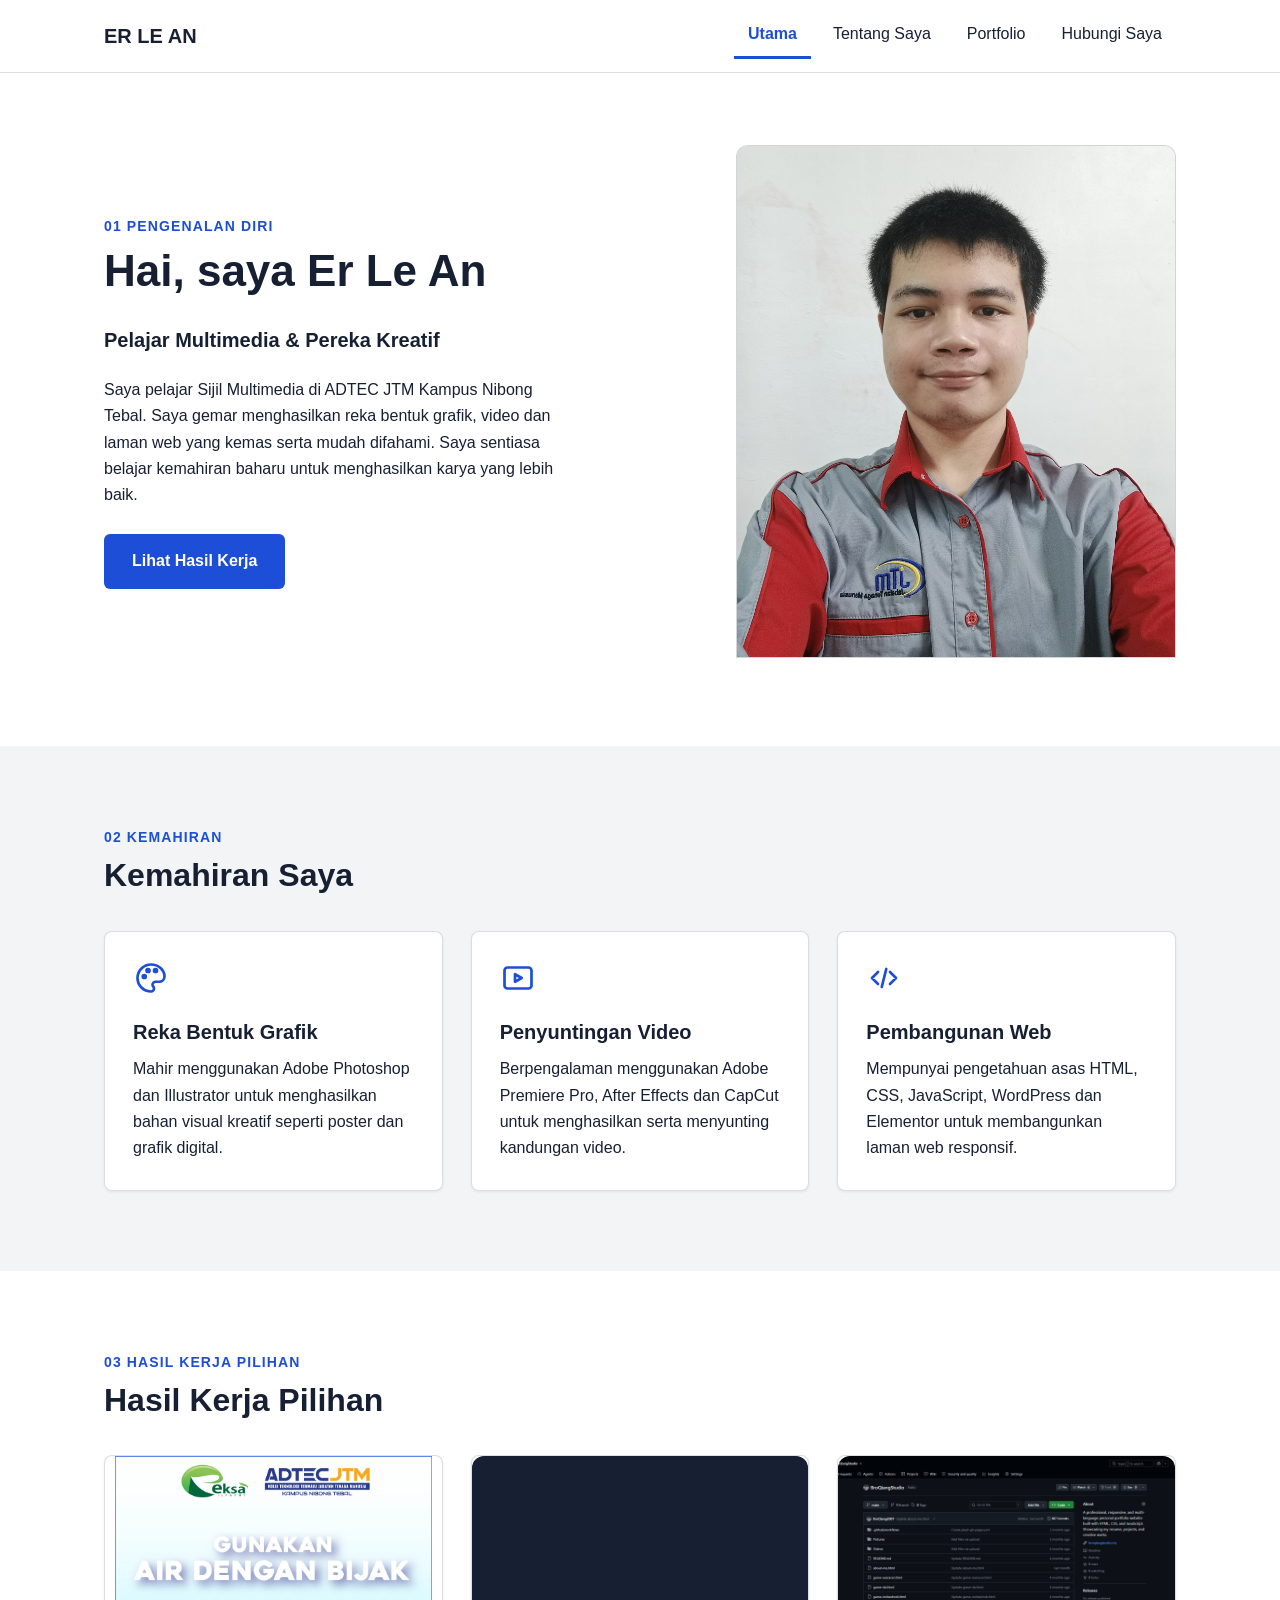
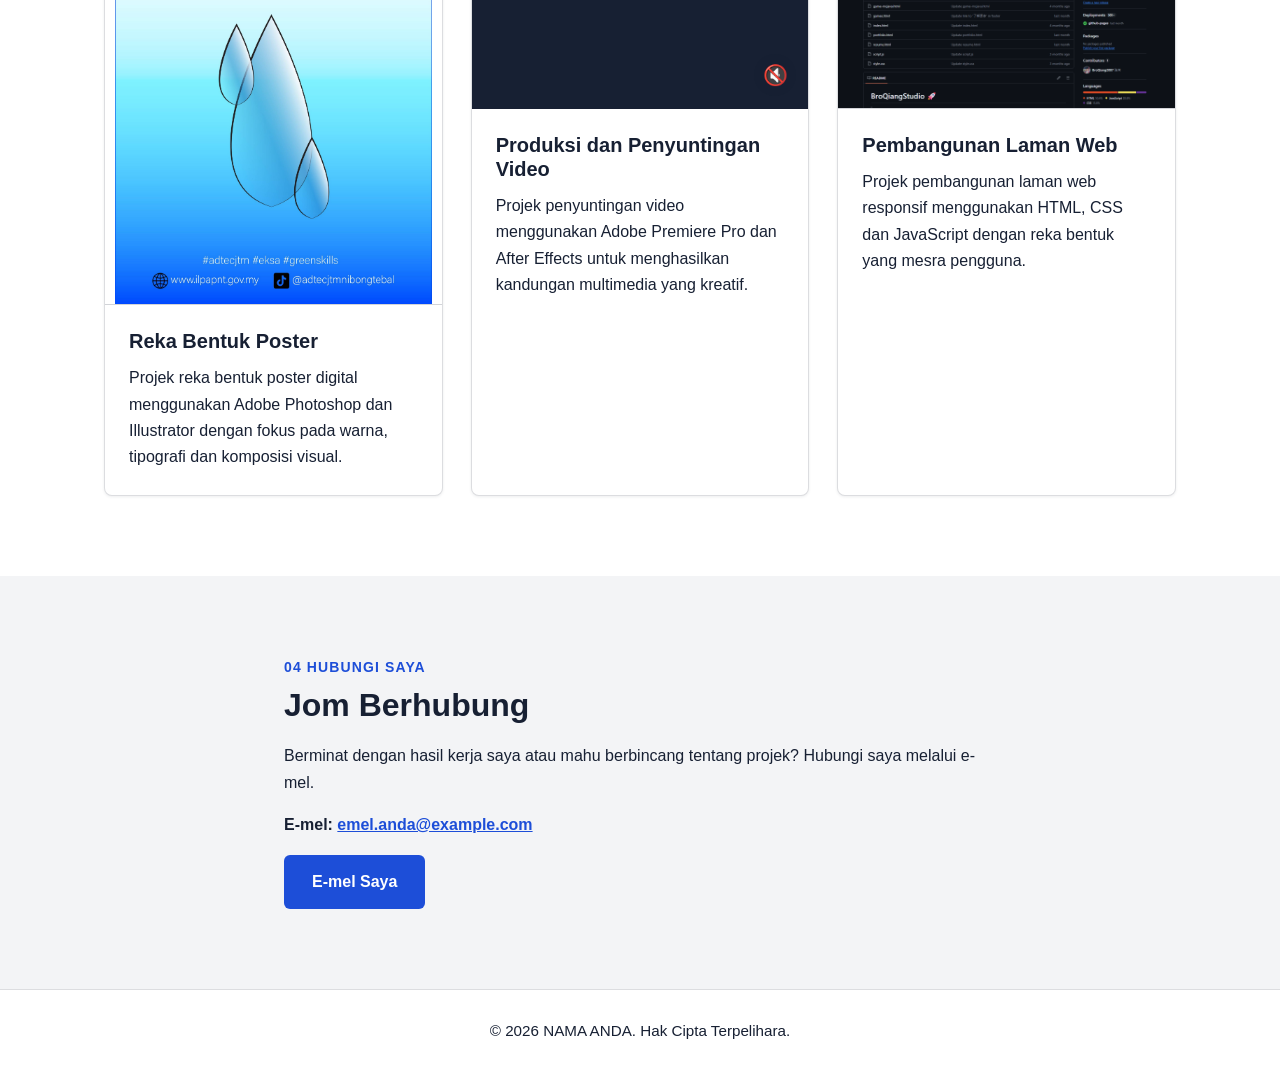
==== index.html @ 69acad21 "Update index.html" ====
<!DOCTYPE html>
<html lang="ms">
<head>
  <meta charset="UTF-8">
  <meta name="viewport" content="width=device-width, initial-scale=1">
  <title>Utama | Personal Portfolio</title>
  <meta name="description" content="Portfolio peribadi pelajar Multimedia, ADTEC JTM Kampus Nibong Tebal.">
  <link rel="stylesheet" href="css/style.css">
</head>
<body>
  <!-- HEADER (same on all pages) -->
  <header class="site-header">
    <div class="container header-inner">
      <a class="logo" href="index.html">ER LE AN</a>
      <button class="menu-toggle" type="button" aria-expanded="false" aria-controls="menu-utama" aria-label="Buka menu">
        <span class="bar"></span><span class="bar"></span><span class="bar"></span>
      </button>
      <nav class="site-nav" id="menu-utama" aria-label="Menu utama">
        <ul>
          <li><a href="index.html" aria-current="page">Utama</a></li>
          <li><a href="tentang.html">Tentang Saya</a></li>
          <li><a href="portfolio.html">Portfolio</a></li>
          <li><a href="hubungi.html">Hubungi Saya</a></li>
        </ul>
      </nav>
    </div>
  </header>

  <main id="kandungan">

    <!-- SECTION 01: PENGENALAN DIRI -->
    <section class="hero" id="pengenalan-diri" aria-labelledby="tajuk-hero">
      <div class="container hero-grid">
        <div class="hero-text">
          <p class="label">01 PENGENALAN DIRI</p>
          <h1 id="tajuk-hero">Hai, saya Er Le An</h1>
          <p class="subtitle">Pelajar Multimedia &amp; Pereka Kreatif</p>
          <p>Saya pelajar Sijil Multimedia di ADTEC JTM Kampus Nibong Tebal. Saya gemar menghasilkan reka bentuk grafik, video dan laman web yang kemas serta mudah difahami. Saya sentiasa belajar kemahiran baharu untuk menghasilkan karya yang lebih baik.</p>
          <a class="btn" href="#hasil-kerja">Lihat Hasil Kerja</a>
        </div>
        <div class="hero-image img-box" data-fallback="Pictures/ProfilePictures.jpg">
          <img src="Pictures/ProfilePicture.jpg" alt="Gambar profil ER LE AN" width="480" height="560">
        </div>
      </div>
    </section>

    <!-- SECTION 02: KEMAHIRAN -->
    <section class="section alt" id="kemahiran" aria-labelledby="tajuk-kemahiran">
      <div class="container">
        <p class="label">02 KEMAHIRAN</p>
        <h2 id="tajuk-kemahiran">Kemahiran Saya</h2>
        <div class="grid-3">
          <article class="card skill">
            <svg class="icon" viewBox="0 0 24 24" aria-hidden="true"><path d="M12 3a9 9 0 1 0 0 18c1.1 0 2-.9 2-2 0-.5-.2-1-.5-1.3-.3-.3-.5-.8-.5-1.2 0-1.1.9-2 2-2h2.4A3.6 3.6 0 0 0 21 11c0-4.4-4-8-9-8z"/><circle cx="7.5" cy="11" r="1"/><circle cx="10" cy="7" r="1"/><circle cx="15" cy="7" r="1"/></svg>
            <h3>Reka Bentuk Grafik</h3>
            <p>Mahir menggunakan Adobe Photoshop dan Illustrator untuk menghasilkan bahan visual kreatif seperti poster dan grafik digital.</p>
          </article>
          <article class="card skill">
            <svg class="icon" viewBox="0 0 24 24" aria-hidden="true"><rect x="3" y="5" width="18" height="14" rx="2"/><path d="M10 9.5v5l4.5-2.5z"/></svg>
            <h3>Penyuntingan Video</h3>
            <p>Berpengalaman menggunakan Adobe Premiere Pro, After Effects dan CapCut untuk menghasilkan serta menyunting kandungan video.</p>
          </article>
          <article class="card skill">
            <svg class="icon" viewBox="0 0 24 24" aria-hidden="true"><path d="M8 8l-4 4 4 4M16 8l4 4-4 4M13.5 6l-3 12"/></svg>
            <h3>Pembangunan Web</h3>
            <p>Mempunyai pengetahuan asas HTML, CSS, JavaScript, WordPress dan Elementor untuk membangunkan laman web responsif.</p>
          </article>
        </div>
      </div>
    </section>

    <!-- SECTION 03: HASIL KERJA PILIHAN -->
    <section class="section" id="hasil-kerja" aria-labelledby="tajuk-hasil">
      <div class="container">
        <p class="label">03 HASIL KERJA PILIHAN</p>
        <h2 id="tajuk-hasil">Hasil Kerja Pilihan</h2>
        <div class="grid-3">
          <article class="card project">
            <div class="img-box ratio portrait" data-fallback="Pictures/Poster Air.jpg">
              <img src="Pictures/Poster Air.jpg" alt="Hasil projek reka bentuk poster digital" loading="lazy">
            </div>
            <div class="card-body">
              <h3>Reka Bentuk Poster</h3>
              <p>Projek reka bentuk poster digital menggunakan Adobe Photoshop dan Illustrator dengan fokus pada warna, tipografi dan komposisi visual.</p>
            </div>
          </article>
          <article class="card project">
            <div class="img-box ratio video-box">
              <video class="hover-video" muted loop playsinline preload="metadata">
                <source src="Videos/Rumah-Kopi.mp4" type="video/mp4">
                Pelayar anda tidak menyokong video HTML5.
              </video>

              <button class="sound-btn" type="button" aria-label="Hidupkan bunyi">
               🔇
              </button>
            </div>

            <div class="card-body">
              <h3>Produksi dan Penyuntingan Video</h3>
              <p>
                Projek penyuntingan video menggunakan Adobe Premiere Pro
                dan After Effects untuk menghasilkan kandungan
                multimedia yang kreatif.
              </p>
            </div>
          </article>
          <article class="card project">
            <div class="img-box ratio" data-fallback="Pictures/Github Screen Shot.png">
              <img src="Pictures/Github Screen Shot.png" alt="Hasil projek pembangunan laman web responsif" width="600" height="400" loading="lazy">
            </div>
            <div class="card-body">
              <h3>Pembangunan Laman Web</h3>
              <p>Projek pembangunan laman web responsif menggunakan HTML, CSS dan JavaScript dengan reka bentuk yang mesra pengguna.</p>
            </div>
          </article>
        </div>
      </div>
    </section>

    <!-- SECTION 04: HUBUNGI SAYA -->
    <section class="section alt contact" id="hubungi" aria-labelledby="tajuk-hubungi">
      <div class="container">
        <p class="label">04 HUBUNGI SAYA</p>
        <h2 id="tajuk-hubungi">Jom Berhubung</h2>
        <p>Berminat dengan hasil kerja saya atau mahu berbincang tentang projek? Hubungi saya melalui e-mel.</p>
        <p class="email">E-mel: <a href="mailto:emel.anda@example.com">emel.anda@example.com</a></p>
        <a class="btn" href="mailto:emel.anda@example.com">E-mel Saya</a>
      </div>
    </section>

  </main>
  <!-- FOOTER (same on all pages) -->
  <footer class="site-footer">
    <div class="container">
      <p>&copy; <span id="tahun">2026</span> NAMA ANDA. Hak Cipta Terpelihara.</p>
    </div>
  </footer>

  <script src="js/script.js"></script>
</body>
</html>
---- css/style.css ----
/* ===== Lampiran B colour palette (only these 4 colours) =====
   Primary text   #172033
   Buttons/links  #1D4ED8
   Section bg     #F3F4F6
   Main bg        #FFFFFF
   ============================================================ */
*, *::before, *::after { box-sizing: border-box; }
html { scroll-behavior: smooth; scroll-padding-top: 80px; } /* keeps anchor clear of sticky header */
body { margin: 0; font-family: Arial, Helvetica, sans-serif; font-size: 1rem; line-height: 1.65; color: #172033; background: #FFFFFF; }
img { max-width: 100%; display: block; }
a { color: #1D4ED8; }
h1, h2, h3 { line-height: 1.2; margin: 0 0 .6em; }
h1 { font-size: 2.75rem; }
h2 { font-size: 2rem; }
h3 { font-size: 1.25rem; }
p { margin: 0 0 1em; }
:focus-visible { outline: 3px solid #1D4ED8; outline-offset: 3px; }

.container { width: 100%; max-width: 1120px; margin: 0 auto; padding: 0 24px; }

/* ----- Header ----- */
.site-header { position: sticky; top: 0; z-index: 10; background: #FFFFFF; border-bottom: 1px solid rgba(23,32,51,.15); }
.header-inner { display: flex; align-items: center; justify-content: space-between; min-height: 72px; }
.logo { font-weight: bold; font-size: 1.25rem; color: #172033; text-decoration: none; }
.site-nav ul { display: flex; gap: 8px; list-style: none; margin: 0; padding: 0; }
.site-nav a { display: block; padding: 8px 14px; color: #172033; text-decoration: none; border-bottom: 3px solid transparent; transition: color .2s, border-color .2s; }
.site-nav a:hover { color: #1D4ED8; }
.site-nav a[aria-current="page"] { color: #1D4ED8; border-bottom-color: #1D4ED8; font-weight: bold; }

.menu-toggle { display: none; width: 48px; height: 48px; padding: 0; background: #FFFFFF; border: 1px solid rgba(23,32,51,.25); border-radius: 6px; cursor: pointer; flex-direction: column; align-items: center; justify-content: center; gap: 5px; }
.menu-toggle .bar { width: 22px; height: 2px; background: #172033; transition: transform .2s, opacity .2s; }
.menu-toggle[aria-expanded="true"] .bar:nth-child(1) { transform: translateY(7px) rotate(45deg); }
.menu-toggle[aria-expanded="true"] .bar:nth-child(2) { opacity: 0; }
.menu-toggle[aria-expanded="true"] .bar:nth-child(3) { transform: translateY(-7px) rotate(-45deg); }

/* ----- Buttons ----- */
.btn { display: inline-block; padding: 14px 28px; min-height: 48px; background: #1D4ED8; color: #FFFFFF; font-weight: bold; text-decoration: none; border-radius: 6px; transition: opacity .2s, transform .2s; }
.btn:hover { opacity: .88; transform: translateY(-2px); }

/* ----- Sections ----- */
.section { padding: 80px 0; }
.alt { background: #F3F4F6; }
.label { font-size: .875rem; font-weight: bold; letter-spacing: .08em; color: #1D4ED8; margin-bottom: .5em; }
.subtitle { font-size: 1.25rem; font-weight: bold; }

.hero { padding: 72px 0 88px; }
.hero-grid { display: grid; grid-template-columns: 1.1fr .9fr; gap: 56px; align-items: center; }
.hero-text p:not(.label):not(.subtitle) { max-width: 52ch; margin-bottom: 1.6em; }

/* ----- Images + fallback placeholder ----- */
.img-box { position: relative; overflow: hidden; background: #F3F4F6; border: 1px solid rgba(23,32,51,.15); }
.img-box img { width: 100%; height: 100%; object-fit: cover; }
.hero-image { aspect-ratio: 6 / 7; border-radius: 8px; max-width: 440px; width: 100%; justify-self: end; }
.ratio { aspect-ratio: 3 / 2; }
.img-box.no-image img { display: none; }
.img-box.no-image::after { content: "Letakkan gambar: " attr(data-fallback); position: absolute; inset: 0; display: flex; align-items: center; justify-content: center; padding: 16px; text-align: center; font-size: .9rem; color: #172033; }

/* ----- Cards ----- */
.grid-3 { display: grid; grid-template-columns: repeat(3, 1fr); gap: 28px; margin-top: 36px; }
.card { background: #FFFFFF; border: 1px solid rgba(23,32,51,.15); border-radius: 8px; box-shadow: 0 1px 3px rgba(23,32,51,.08); transition: box-shadow .2s, transform .2s; overflow: hidden; }
.card:hover { box-shadow: 0 6px 16px rgba(23,32,51,.12); transform: translateY(-3px); }
.skill { padding: 28px; }
.skill p { margin: 0; }
.icon { width: 36px; height: 36px; margin-bottom: 16px; fill: none; stroke: #1D4ED8; stroke-width: 1.8; stroke-linecap: round; stroke-linejoin: round; }
.card .img-box { border: 0; border-bottom: 1px solid rgba(23,32,51,.15); }
.card-body { padding: 24px; }
.card-body p { margin: 0; }

/* ----- Contact ----- */
.contact .container { max-width: 760px; }
.email { font-weight: bold; }

/* ----- Secondary pages ----- */
.page-title { padding: 96px 0; background: #F3F4F6; min-height: 50vh; }
.page-title h1 { margin: 0; }

/* ----- Footer ----- */
.site-footer { padding: 28px 0; text-align: center; border-top: 1px solid rgba(23,32,51,.15); }
.site-footer p { margin: 0; font-size: .95rem; }

/* ===== Responsive ===== */
@media (max-width: 1024px) {
  .grid-3 { gap: 20px; }
  .hero-grid { gap: 36px; }
  h1 { font-size: 2.4rem; }
}
@media (max-width: 768px) {
  .grid-3 { grid-template-columns: 1fr; max-width: 520px; margin-left: auto; margin-right: auto; }
  .hero-grid { grid-template-columns: 1fr; }
  .hero-image { justify-self: center; order: -1; max-width: 320px; }
  .section { padding: 56px 0; }
  .hero { padding: 40px 0 56px; }
  .menu-toggle { display: flex; }
  .site-nav { display: none; position: absolute; top: 100%; left: 0; right: 0; background: #FFFFFF; border-bottom: 1px solid rgba(23,32,51,.15); }
  .site-nav.open { display: block; }
  .site-nav ul { flex-direction: column; gap: 0; padding: 8px 24px 16px; }
  .site-nav a { padding: 14px 0; border-bottom: 1px solid rgba(23,32,51,.1); }
  .site-nav a[aria-current="page"] { border-bottom-color: #1D4ED8; }
}
@media (max-width: 480px) {
  h1 { font-size: 2rem; }
  h2 { font-size: 1.6rem; }
  .btn { display: block; text-align: center; }
}
@media (prefers-reduced-motion: reduce) {
  html { scroll-behavior: auto; }
  * { transition: none !important; }
}
.img-box {
  width: 100%;
  overflow: hidden;
  border-radius: 12px 12px 0 0;
  background: #f3f4f6;
}

.img-box img {
  width: 100%;
  height: 100%;
  display: block;
  object-fit: cover;
}

/* 普通橫圖 */
.img-box.ratio {
  aspect-ratio: 4 / 3;
}

/* 豎屏海報 */
.img-box.portrait {
  aspect-ratio: 3 / 4;
}

/* 豎屏海報不要裁切 */
.img-box.portrait img {
  object-fit: contain;
  background: #ffffff;
}

/* Portfolio video */
.video-box {
  aspect-ratio: 16 / 9;
  background: #172033;
  overflow: hidden;
}

.video-box video {
  display: block;
  width: 100%;
  height: 100%;
  object-fit: contain;
}

/* 影片容器 */
.video-box {
  position: relative;
}

/* 聲音控制按鈕 */
.sound-btn {
  position: absolute;
  right: 12px;
  bottom: 12px;
  z-index: 10;
  width: 42px;
  height: 42px;
  border: none;
  border-radius: 50%;
  background: rgba(23, 32, 51, 0.85);
  color: white;
  font-size: 20px;
  cursor: pointer;
  display: flex;
  align-items: center;
  justify-content: center;
}

.sound-btn:hover {
  background: #1D4ED8;
}
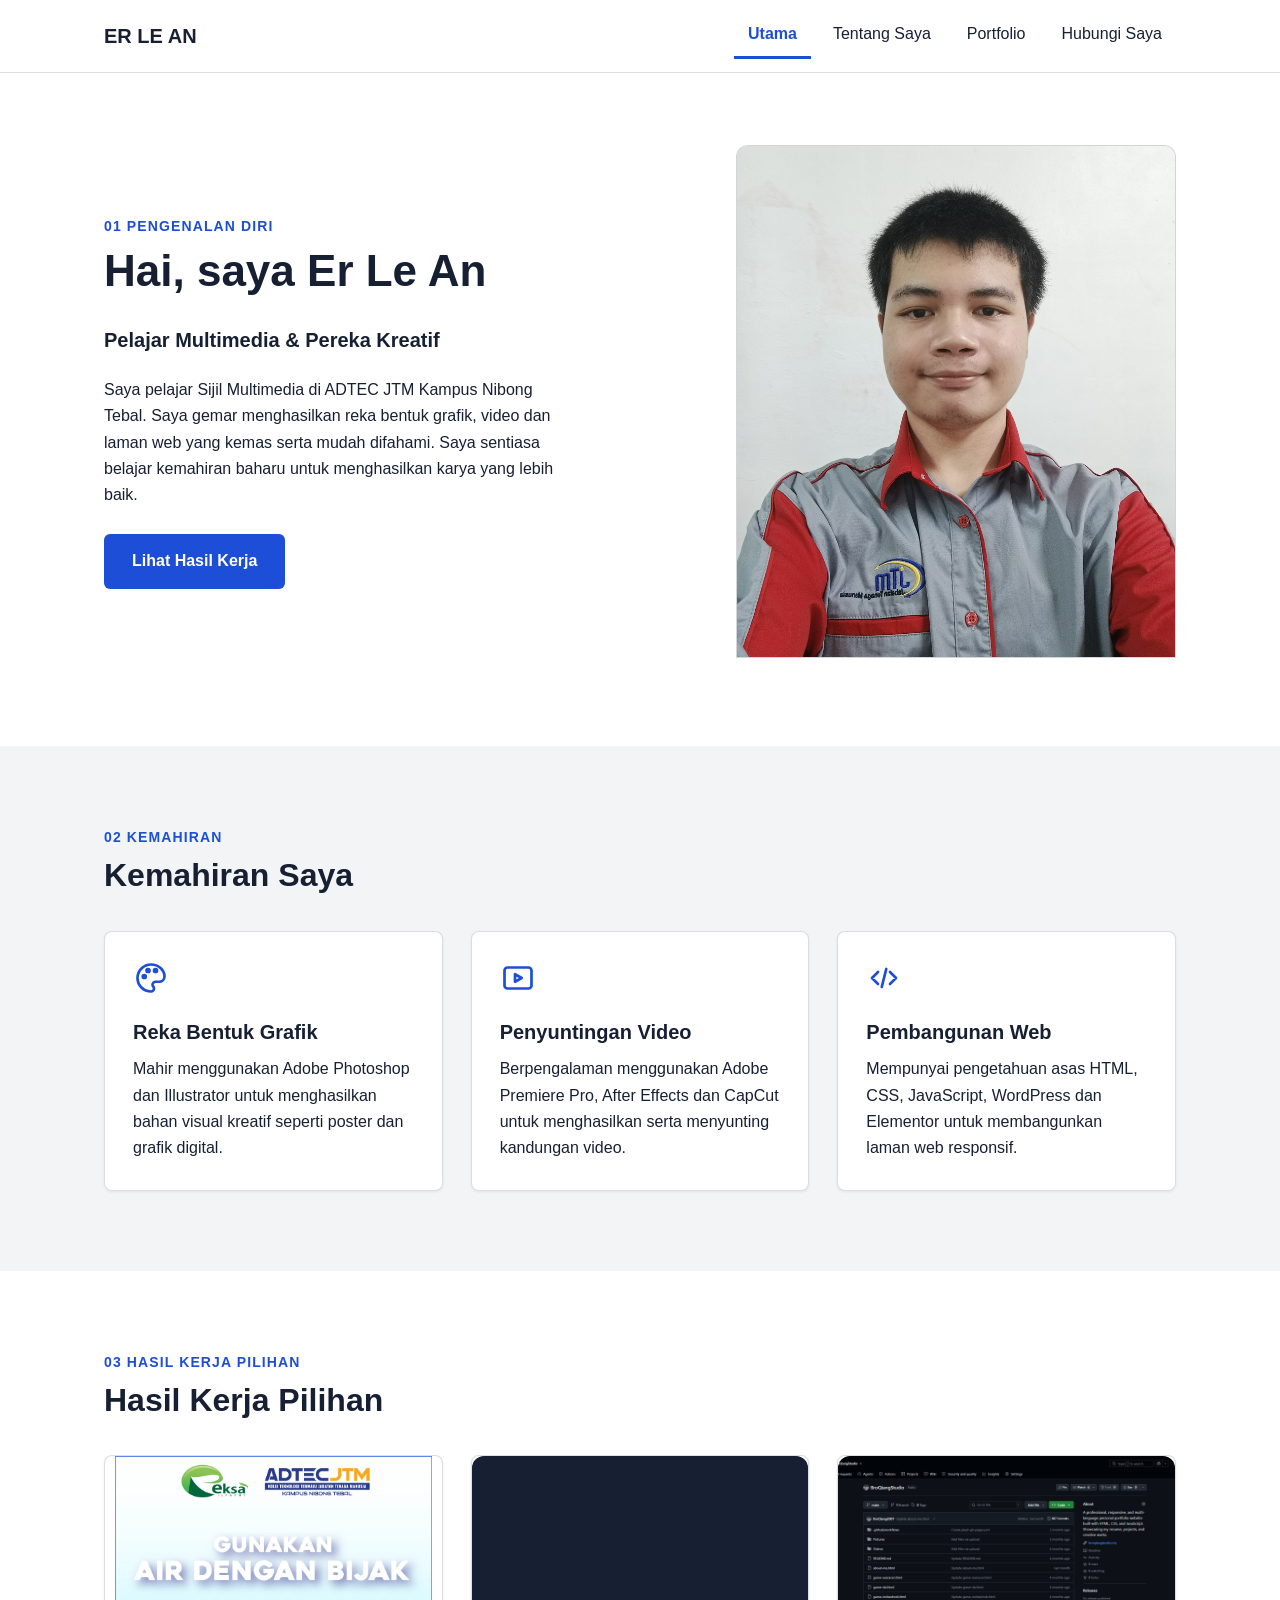
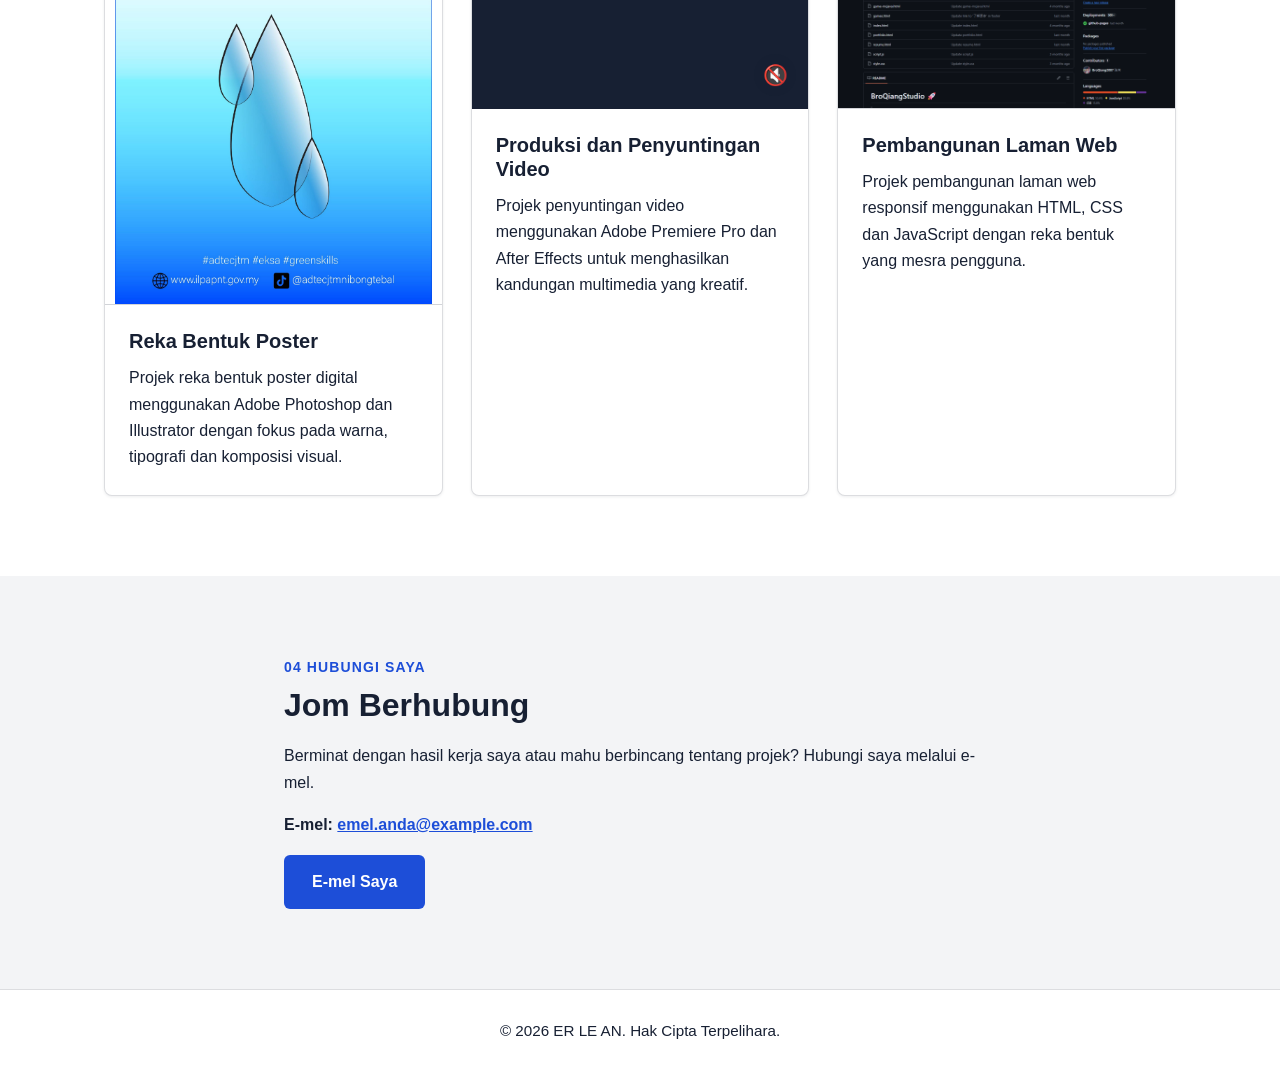
==== commit 2fd6706f: "Update index.html" ====
--- a/index.html
+++ b/index.html
@@ -124,8 +124,8 @@
         <p class="label">04 HUBUNGI SAYA</p>
         <h2 id="tajuk-hubungi">Jom Berhubung</h2>
         <p>Berminat dengan hasil kerja saya atau mahu berbincang tentang projek? Hubungi saya melalui e-mel.</p>
-        <p class="email">E-mel: <a href="mailto:emel.anda@example.com">emel.anda@example.com</a></p>
-        <a class="btn" href="mailto:emel.anda@example.com">E-mel Saya</a>
+        <p class="email">E-mel: <a href="mailto:anle82760@gmail.com">emel.anda@example.com</a></p>
+        <a class="btn" href="mailto:anle82760@gmail.com">E-mel Saya</a>
       </div>
     </section>
 
@@ -133,7 +133,7 @@
   <!-- FOOTER (same on all pages) -->
   <footer class="site-footer">
     <div class="container">
-      <p>&copy; <span id="tahun">2026</span> NAMA ANDA. Hak Cipta Terpelihara.</p>
+      <p>&copy; <span id="tahun">2026</span> ER LE AN. Hak Cipta Terpelihara.</p>
     </div>
   </footer>
 
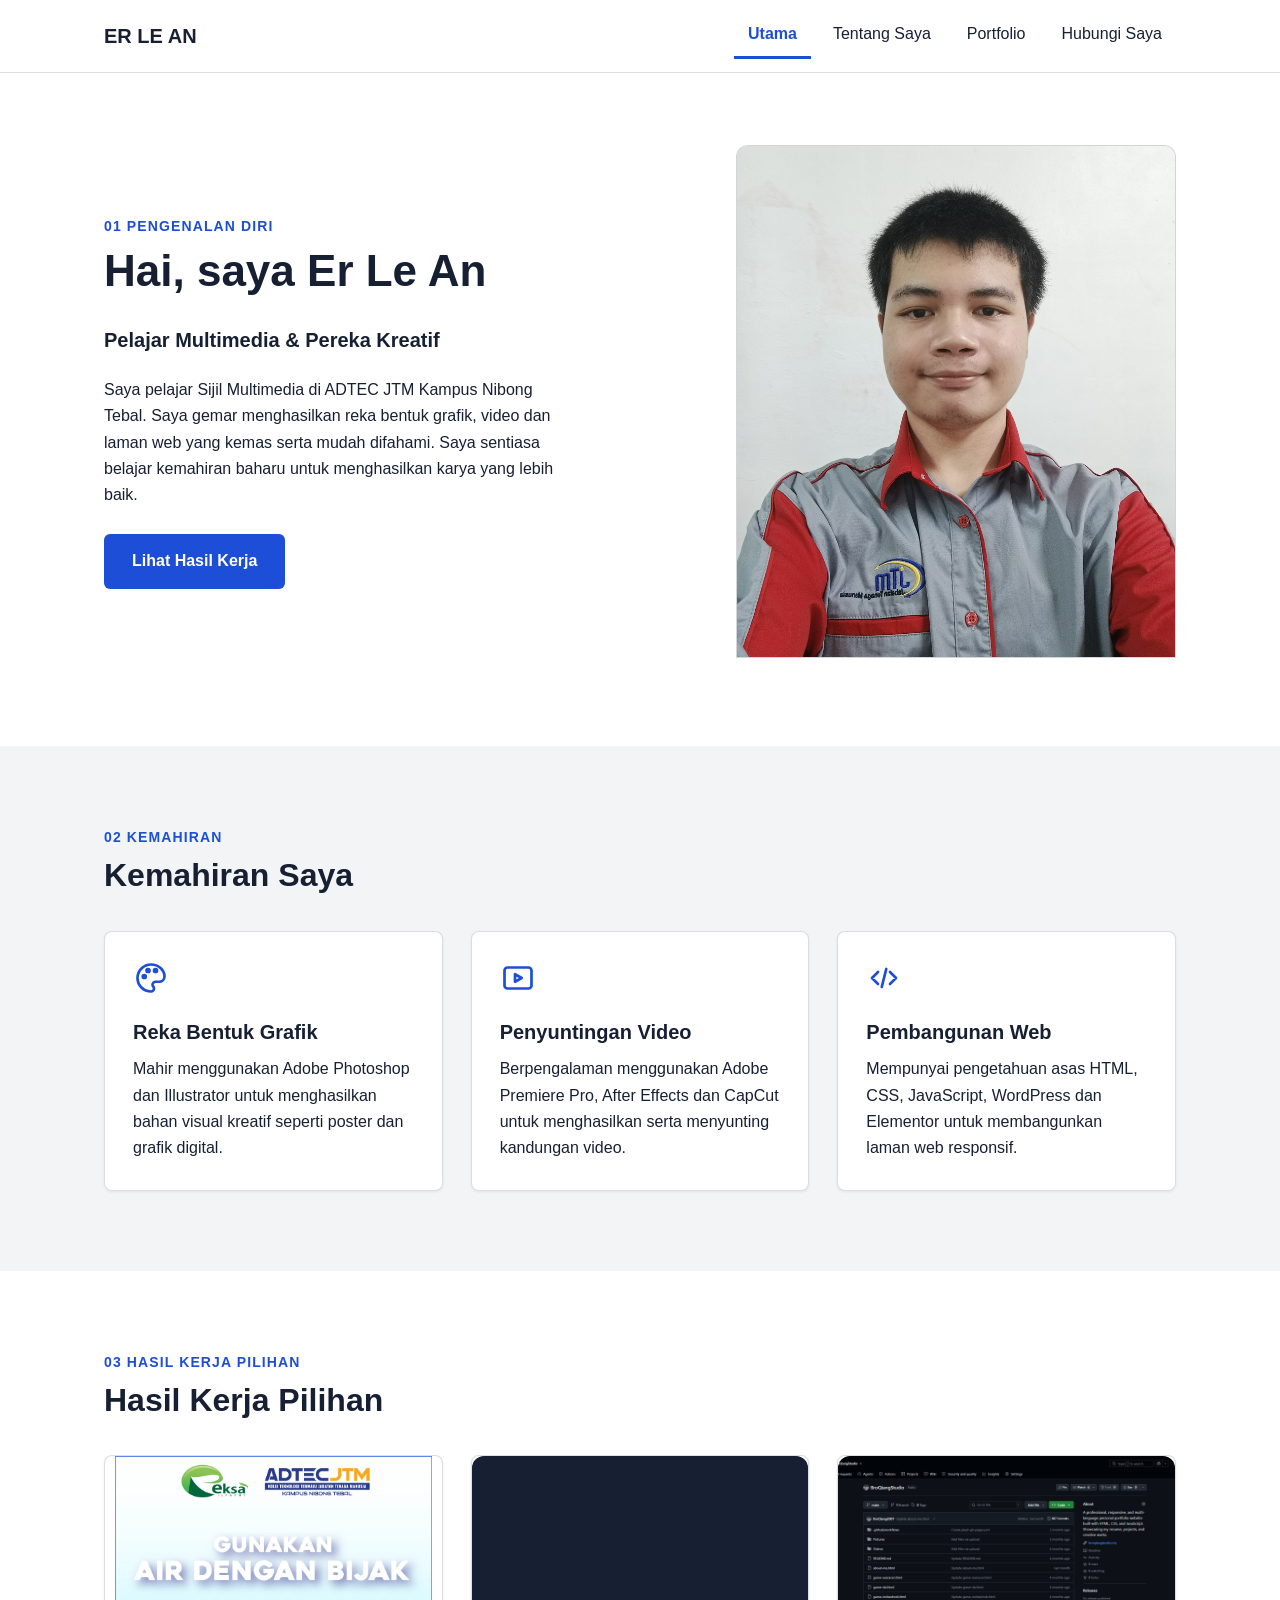
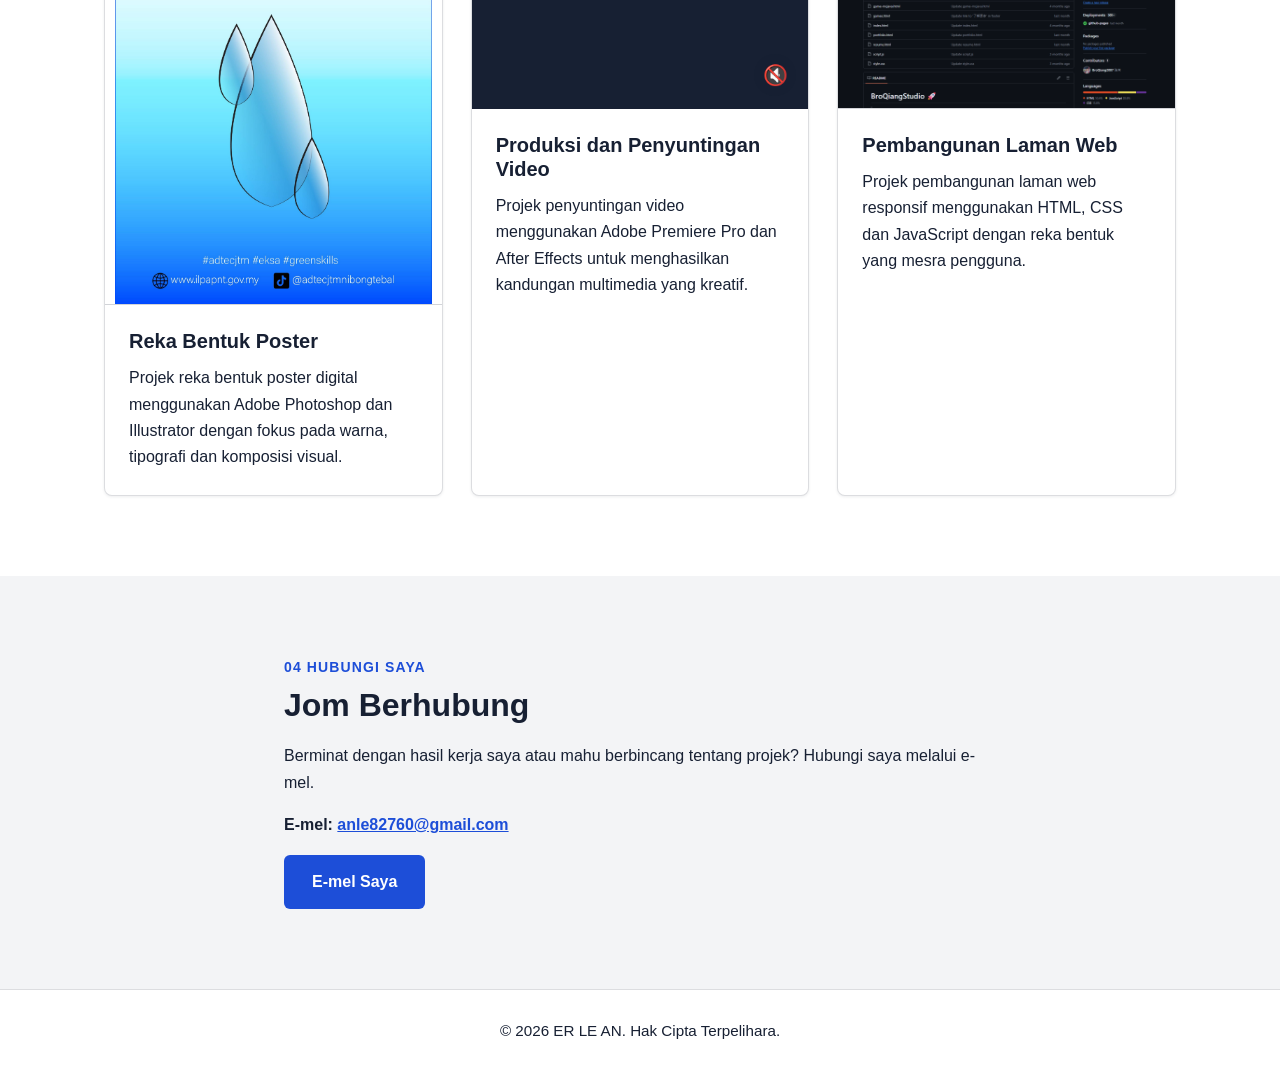
==== commit 975a3c58: "Update index.html" ====
--- a/index.html
+++ b/index.html
@@ -124,7 +124,7 @@
         <p class="label">04 HUBUNGI SAYA</p>
         <h2 id="tajuk-hubungi">Jom Berhubung</h2>
         <p>Berminat dengan hasil kerja saya atau mahu berbincang tentang projek? Hubungi saya melalui e-mel.</p>
-        <p class="email">E-mel: <a href="mailto:anle82760@gmail.com">emel.anda@example.com</a></p>
+        <p class="email">E-mel: <a href="mailto:anle82760@gmail.com">anle82760@gmail.com</a></p>
         <a class="btn" href="mailto:anle82760@gmail.com">E-mel Saya</a>
       </div>
     </section>
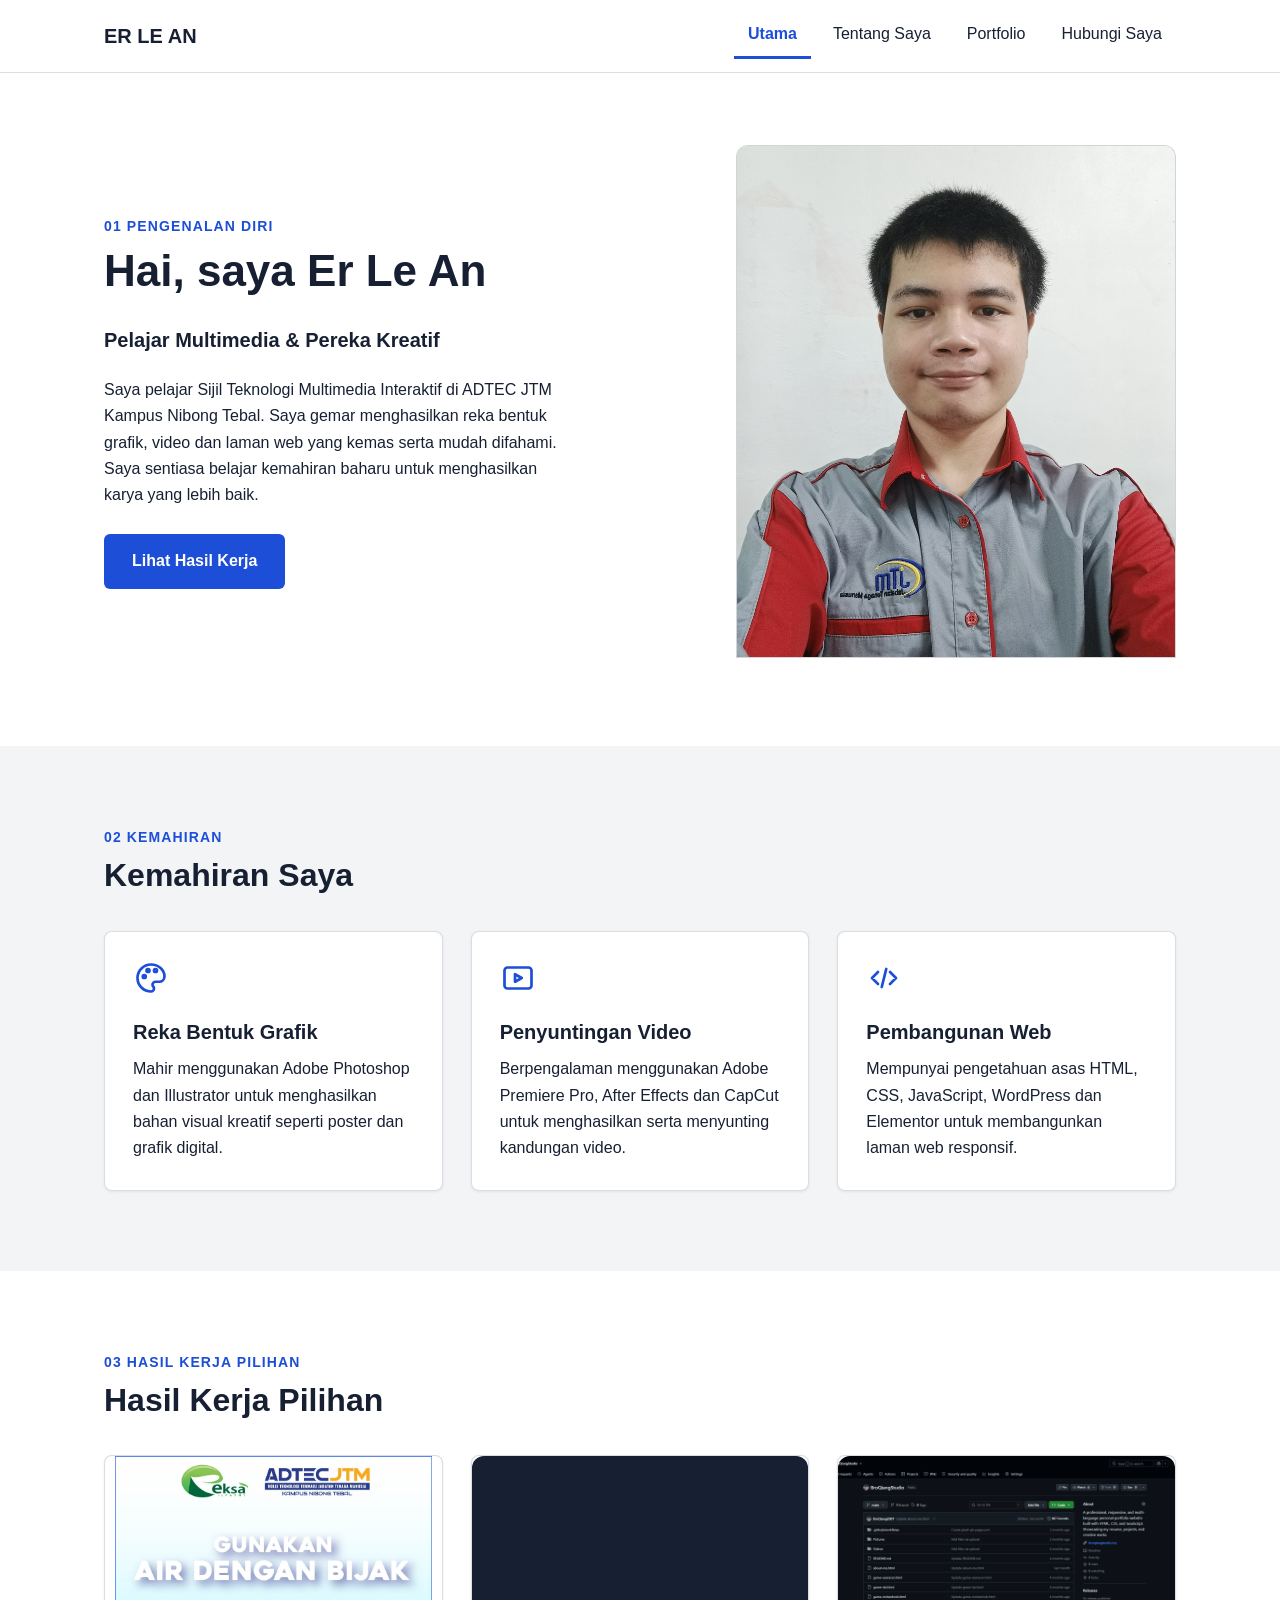
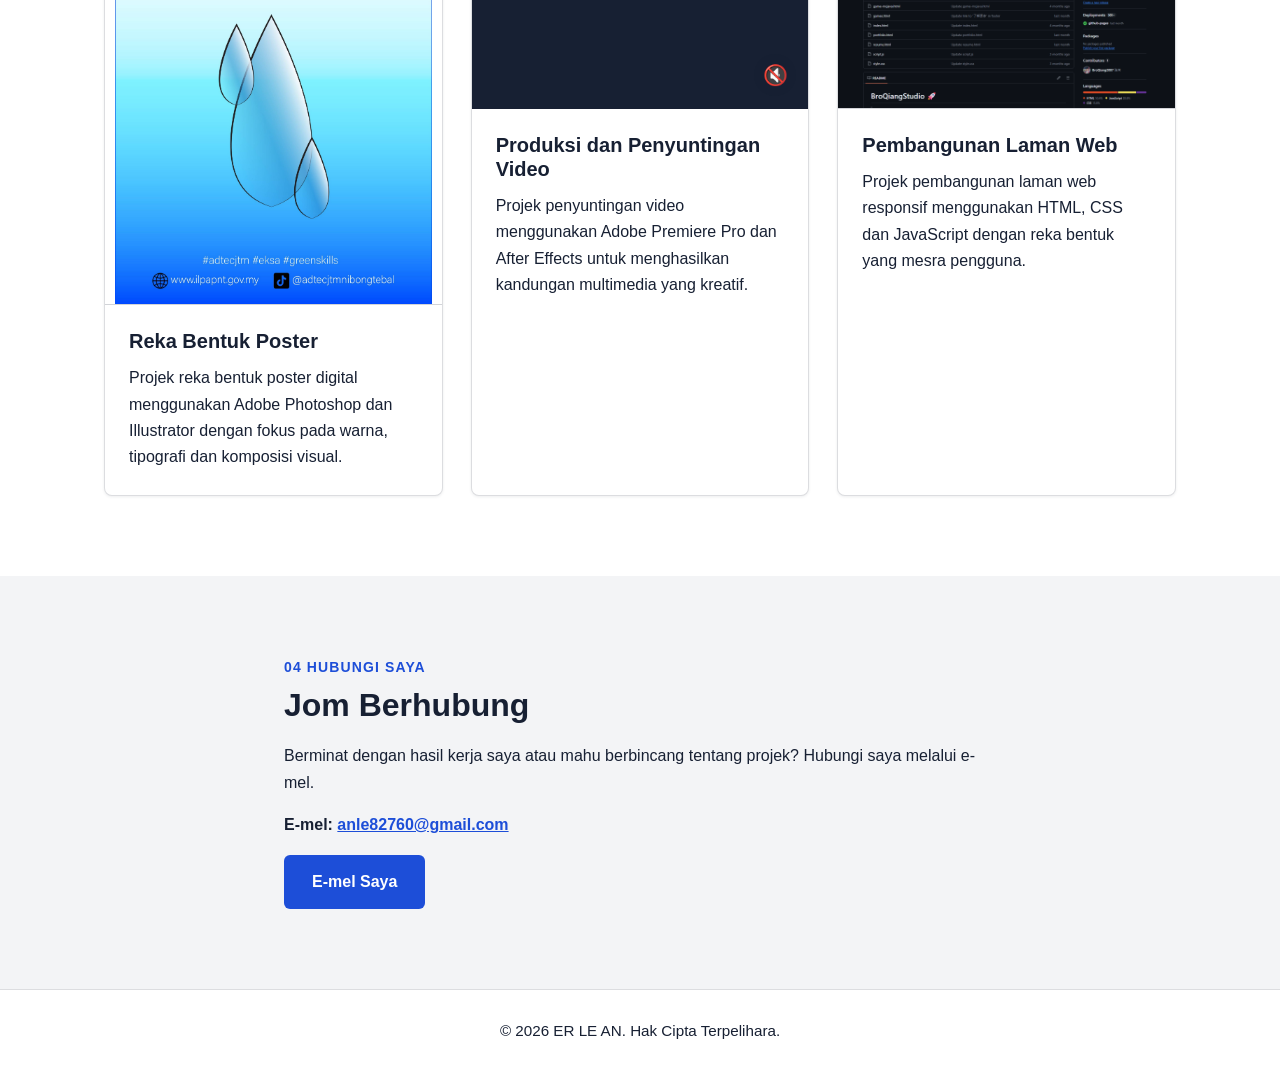
==== commit bb486a61: "Update index.html" ====
--- a/index.html
+++ b/index.html
@@ -35,7 +35,7 @@
           <p class="label">01 PENGENALAN DIRI</p>
           <h1 id="tajuk-hero">Hai, saya Er Le An</h1>
           <p class="subtitle">Pelajar Multimedia &amp; Pereka Kreatif</p>
-          <p>Saya pelajar Sijil Multimedia di ADTEC JTM Kampus Nibong Tebal. Saya gemar menghasilkan reka bentuk grafik, video dan laman web yang kemas serta mudah difahami. Saya sentiasa belajar kemahiran baharu untuk menghasilkan karya yang lebih baik.</p>
+          <p>Saya pelajar Sijil Teknologi Multimedia Interaktif di ADTEC JTM Kampus Nibong Tebal. Saya gemar menghasilkan reka bentuk grafik, video dan laman web yang kemas serta mudah difahami. Saya sentiasa belajar kemahiran baharu untuk menghasilkan karya yang lebih baik.</p>
           <a class="btn" href="#hasil-kerja">Lihat Hasil Kerja</a>
         </div>
         <div class="hero-image img-box" data-fallback="Pictures/ProfilePictures.jpg">
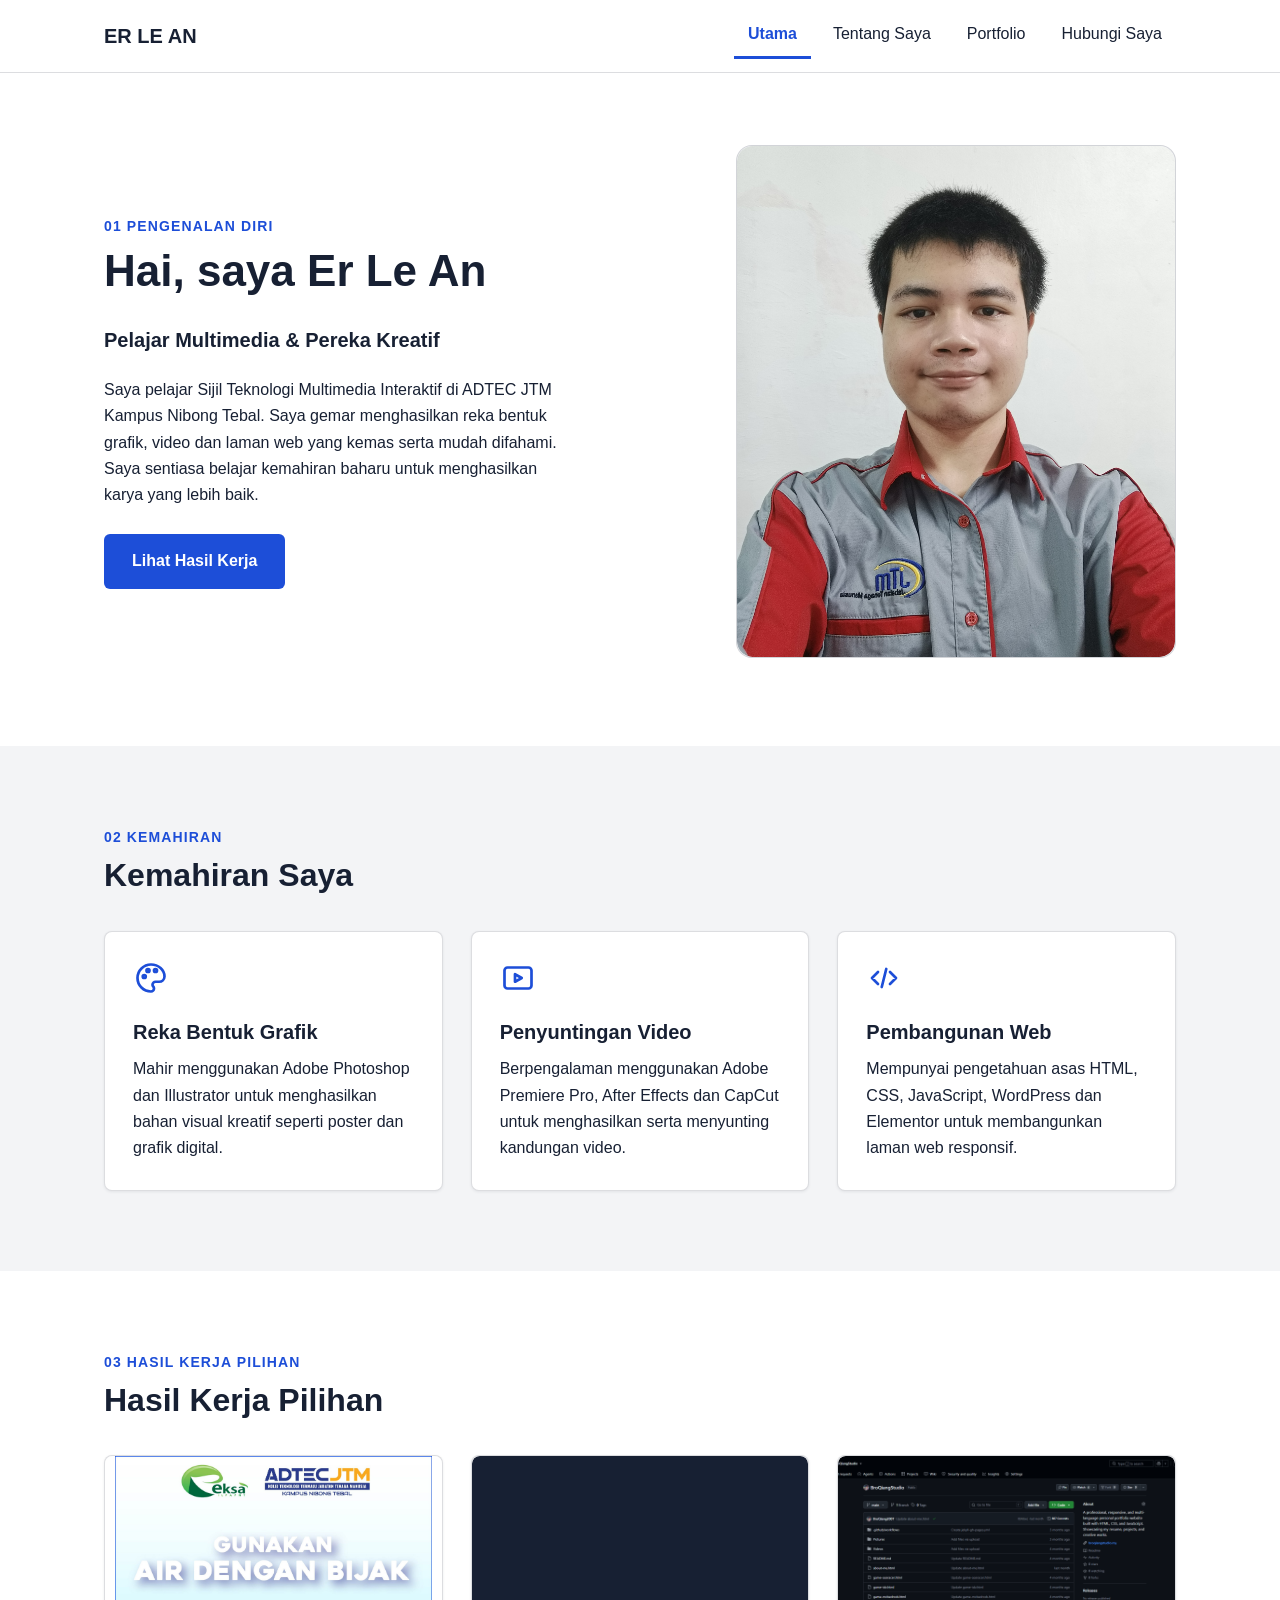
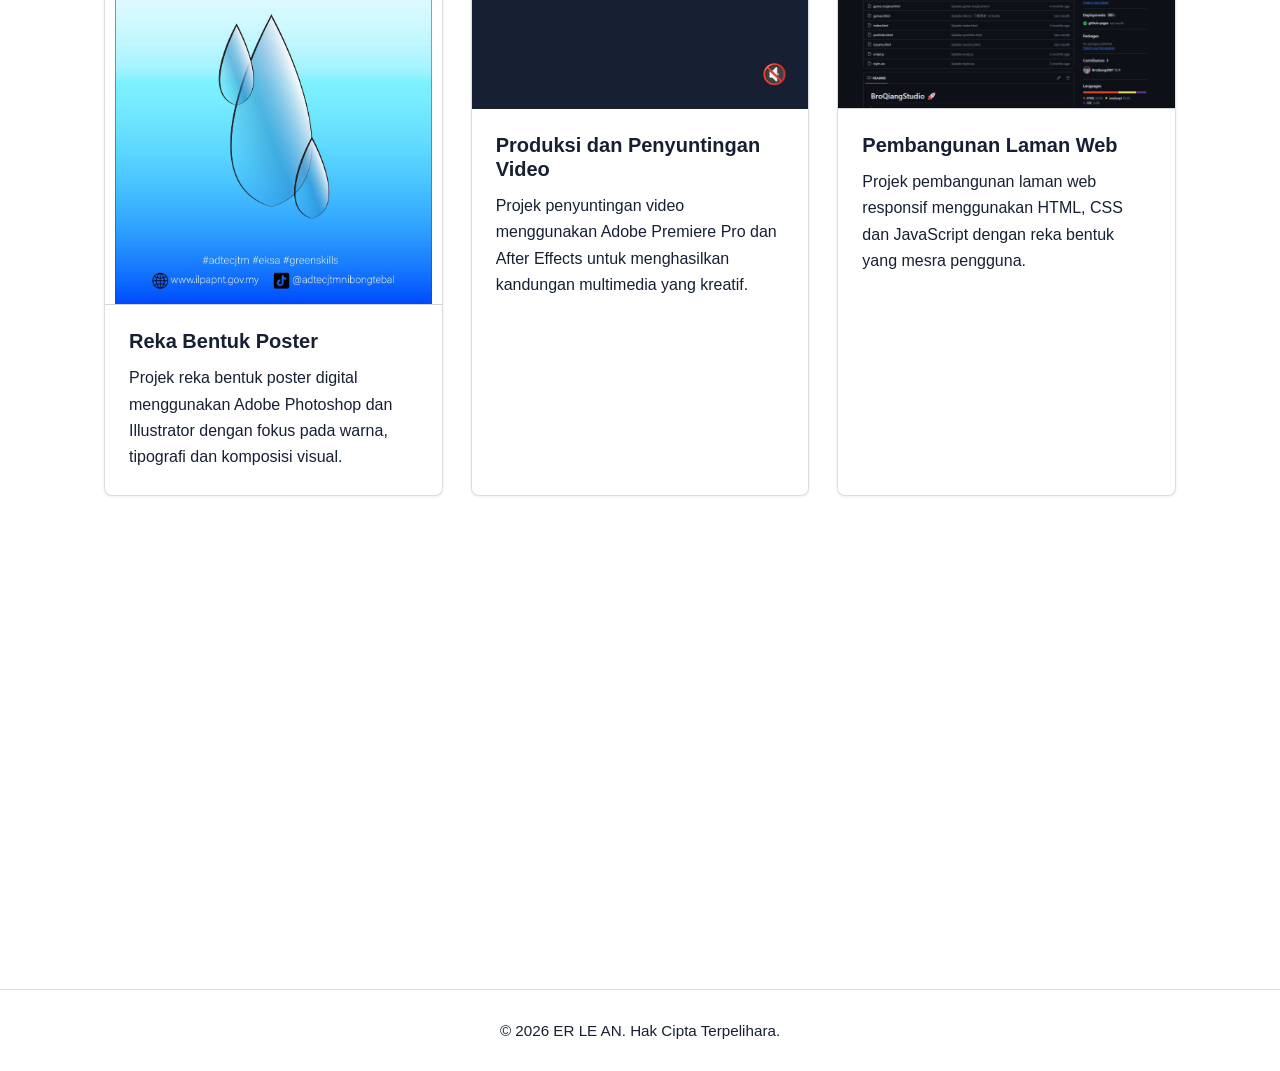
==== commit 4e2b0ab2: "Add files via upload" ====
--- a/index.html
+++ b/index.html
@@ -31,14 +31,14 @@
     <!-- SECTION 01: PENGENALAN DIRI -->
     <section class="hero" id="pengenalan-diri" aria-labelledby="tajuk-hero">
       <div class="container hero-grid">
-        <div class="hero-text">
+        <div class="hero-text" data-reveal>
           <p class="label">01 PENGENALAN DIRI</p>
           <h1 id="tajuk-hero">Hai, saya Er Le An</h1>
           <p class="subtitle">Pelajar Multimedia &amp; Pereka Kreatif</p>
           <p>Saya pelajar Sijil Teknologi Multimedia Interaktif di ADTEC JTM Kampus Nibong Tebal. Saya gemar menghasilkan reka bentuk grafik, video dan laman web yang kemas serta mudah difahami. Saya sentiasa belajar kemahiran baharu untuk menghasilkan karya yang lebih baik.</p>
           <a class="btn" href="#hasil-kerja">Lihat Hasil Kerja</a>
         </div>
-        <div class="hero-image img-box" data-fallback="Pictures/ProfilePictures.jpg">
+        <div class="hero-image img-box" data-reveal data-fallback="Pictures/ProfilePicture.jpg">
           <img src="Pictures/ProfilePicture.jpg" alt="Gambar profil ER LE AN" width="480" height="560">
         </div>
       </div>
@@ -47,20 +47,20 @@
     <!-- SECTION 02: KEMAHIRAN -->
     <section class="section alt" id="kemahiran" aria-labelledby="tajuk-kemahiran">
       <div class="container">
-        <p class="label">02 KEMAHIRAN</p>
-        <h2 id="tajuk-kemahiran">Kemahiran Saya</h2>
+        <p class="label" data-reveal>02 KEMAHIRAN</p>
+        <h2 id="tajuk-kemahiran" data-reveal>Kemahiran Saya</h2>
         <div class="grid-3">
-          <article class="card skill">
+          <article class="card skill" data-reveal>
             <svg class="icon" viewBox="0 0 24 24" aria-hidden="true"><path d="M12 3a9 9 0 1 0 0 18c1.1 0 2-.9 2-2 0-.5-.2-1-.5-1.3-.3-.3-.5-.8-.5-1.2 0-1.1.9-2 2-2h2.4A3.6 3.6 0 0 0 21 11c0-4.4-4-8-9-8z"/><circle cx="7.5" cy="11" r="1"/><circle cx="10" cy="7" r="1"/><circle cx="15" cy="7" r="1"/></svg>
             <h3>Reka Bentuk Grafik</h3>
             <p>Mahir menggunakan Adobe Photoshop dan Illustrator untuk menghasilkan bahan visual kreatif seperti poster dan grafik digital.</p>
           </article>
-          <article class="card skill">
+          <article class="card skill" data-reveal>
             <svg class="icon" viewBox="0 0 24 24" aria-hidden="true"><rect x="3" y="5" width="18" height="14" rx="2"/><path d="M10 9.5v5l4.5-2.5z"/></svg>
             <h3>Penyuntingan Video</h3>
             <p>Berpengalaman menggunakan Adobe Premiere Pro, After Effects dan CapCut untuk menghasilkan serta menyunting kandungan video.</p>
           </article>
-          <article class="card skill">
+          <article class="card skill" data-reveal>
             <svg class="icon" viewBox="0 0 24 24" aria-hidden="true"><path d="M8 8l-4 4 4 4M16 8l4 4-4 4M13.5 6l-3 12"/></svg>
             <h3>Pembangunan Web</h3>
             <p>Mempunyai pengetahuan asas HTML, CSS, JavaScript, WordPress dan Elementor untuk membangunkan laman web responsif.</p>
@@ -72,10 +72,10 @@
     <!-- SECTION 03: HASIL KERJA PILIHAN -->
     <section class="section" id="hasil-kerja" aria-labelledby="tajuk-hasil">
       <div class="container">
-        <p class="label">03 HASIL KERJA PILIHAN</p>
-        <h2 id="tajuk-hasil">Hasil Kerja Pilihan</h2>
+        <p class="label" data-reveal>03 HASIL KERJA PILIHAN</p>
+        <h2 id="tajuk-hasil" data-reveal>Hasil Kerja Pilihan</h2>
         <div class="grid-3">
-          <article class="card project">
+          <article class="card project" data-reveal>
             <div class="img-box ratio portrait" data-fallback="Pictures/Poster Air.jpg">
               <img src="Pictures/Poster Air.jpg" alt="Hasil projek reka bentuk poster digital" loading="lazy">
             </div>
@@ -84,7 +84,7 @@
               <p>Projek reka bentuk poster digital menggunakan Adobe Photoshop dan Illustrator dengan fokus pada warna, tipografi dan komposisi visual.</p>
             </div>
           </article>
-          <article class="card project">
+          <article class="card project" data-reveal>
             <div class="img-box ratio video-box">
               <video class="hover-video" muted loop playsinline preload="metadata">
                 <source src="Videos/Rumah-Kopi.mp4" type="video/mp4">
@@ -105,7 +105,7 @@
               </p>
             </div>
           </article>
-          <article class="card project">
+          <article class="card project" data-reveal>
             <div class="img-box ratio" data-fallback="Pictures/Github Screen Shot.png">
               <img src="Pictures/Github Screen Shot.png" alt="Hasil projek pembangunan laman web responsif" width="600" height="400" loading="lazy">
             </div>
@@ -119,7 +119,7 @@
     </section>
 
     <!-- SECTION 04: HUBUNGI SAYA -->
-    <section class="section alt contact" id="hubungi" aria-labelledby="tajuk-hubungi">
+    <section class="section alt contact" data-reveal id="hubungi" aria-labelledby="tajuk-hubungi">
       <div class="container">
         <p class="label">04 HUBUNGI SAYA</p>
         <h2 id="tajuk-hubungi">Jom Berhubung</h2>
--- a/css/style.css
+++ b/css/style.css
@@ -23,7 +23,7 @@
 .header-inner { display: flex; align-items: center; justify-content: space-between; min-height: 72px; }
 .logo { font-weight: bold; font-size: 1.25rem; color: #172033; text-decoration: none; }
 .site-nav ul { display: flex; gap: 8px; list-style: none; margin: 0; padding: 0; }
-.site-nav a { display: block; padding: 8px 14px; color: #172033; text-decoration: none; border-bottom: 3px solid transparent; transition: color .2s, border-color .2s; }
+.site-nav a { display: block; padding: 8px 14px; color: #172033; text-decoration: none; border-bottom: 3px solid transparent; transition: color .25s ease, border-color .25s ease, background-color .25s ease; }
 .site-nav a:hover { color: #1D4ED8; }
 .site-nav a[aria-current="page"] { color: #1D4ED8; border-bottom-color: #1D4ED8; font-weight: bold; }
 
@@ -34,7 +34,7 @@
 .menu-toggle[aria-expanded="true"] .bar:nth-child(3) { transform: translateY(-7px) rotate(-45deg); }
 
 /* ----- Buttons ----- */
-.btn { display: inline-block; padding: 14px 28px; min-height: 48px; background: #1D4ED8; color: #FFFFFF; font-weight: bold; text-decoration: none; border-radius: 6px; transition: opacity .2s, transform .2s; }
+.btn { display: inline-block; padding: 14px 28px; min-height: 48px; background: #1D4ED8; color: #FFFFFF; font-weight: bold; text-decoration: none; border-radius: 6px; transition: opacity .28s ease, transform .28s cubic-bezier(.2,.8,.2,1), box-shadow .28s ease; }
 .btn:hover { opacity: .88; transform: translateY(-2px); }
 
 /* ----- Sections ----- */
@@ -57,8 +57,8 @@
 
 /* ----- Cards ----- */
 .grid-3 { display: grid; grid-template-columns: repeat(3, 1fr); gap: 28px; margin-top: 36px; }
-.card { background: #FFFFFF; border: 1px solid rgba(23,32,51,.15); border-radius: 8px; box-shadow: 0 1px 3px rgba(23,32,51,.08); transition: box-shadow .2s, transform .2s; overflow: hidden; }
-.card:hover { box-shadow: 0 6px 16px rgba(23,32,51,.12); transform: translateY(-3px); }
+.card { background: #FFFFFF; border: 1px solid rgba(23,32,51,.15); border-radius: 8px; box-shadow: 0 1px 3px rgba(23,32,51,.08); transition: box-shadow .35s ease, transform .35s cubic-bezier(.2,.8,.2,1); overflow: hidden; }
+.card:hover { box-shadow: 0 12px 30px rgba(23,32,51,.13); transform: translateY(-5px); }
 .skill { padding: 28px; }
 .skill p { margin: 0; }
 .icon { width: 36px; height: 36px; margin-bottom: 16px; fill: none; stroke: #1D4ED8; stroke-width: 1.8; stroke-linecap: round; stroke-linejoin: round; }
@@ -106,74 +106,48 @@
   html { scroll-behavior: auto; }
   * { transition: none !important; }
 }
-.img-box {
-  width: 100%;
-  overflow: hidden;
-  border-radius: 12px 12px 0 0;
-  background: #f3f4f6;
+
+/* === Image rules: consolidate previous duplicated rules === */
+.img-box { width: 100%; }
+.img-box img { width: 100%; height: 100%; display: block; object-fit: cover; }
+
+/* IMPORTANT: four rounded corners on the personal profile, never top-only. */
+.hero-image { border-radius: 16px; overflow: hidden; isolation: isolate; }
+.hero-image img { width: 100%; height: 100%; object-fit: cover; border-radius: inherit; }
+
+/* Project images: poster uses its natural portrait proportions. */
+.project .img-box { border-radius: 8px 8px 0 0; }
+.project .img-box.ratio { aspect-ratio: 4 / 3; }
+.project .img-box.portrait { aspect-ratio: 3 / 4; }
+.project .img-box.portrait img { object-fit: contain; background: #FFFFFF; }
+
+/* Video remains landscape without cropping; preserve audio button. */
+.project .video-box { position: relative; background: #172033; overflow: hidden; }
+.project .video-box video { display: block; width: 100%; height: 100%; object-fit: contain; }
+.sound-btn { position: absolute; right: 12px; bottom: 12px; z-index: 2;
+  display: flex; align-items: center; justify-content: center;
+  width: 44px; height: 44px; border: 0; border-radius: 50%;
+  background: rgba(23,32,51,.88); color: #FFFFFF; font-size: 20px;
+  cursor: pointer; transition: transform .25s ease, background-color .25s ease; }
+.sound-btn:hover { background: #1D4ED8; transform: scale(1.08); }
+
+/* === Subtle motion, accessible + resilient === */
+.btn:hover { box-shadow: 0 8px 18px rgba(29,78,216,.19); }
+.hero-image img { transition: transform .8s cubic-bezier(.2,.8,.2,1); }
+@media (hover: hover) and (pointer: fine) {
+  .hero-image:hover img { transform: scale(1.025); }
+  .project .img-box:not(.video-box) img { transition: transform .6s cubic-bezier(.2,.8,.2,1); }
+  .project:hover .img-box:not(.video-box) img { transform: scale(1.035); }
 }
-
-.img-box img {
-  width: 100%;
-  height: 100%;
-  display: block;
-  object-fit: cover;
+/* Only hide elements if JS successfully enables intersection observation. */
+@media (prefers-reduced-motion: no-preference) {
+  .motion-ready [data-reveal] { opacity: 0; transform: translateY(22px); transition: opacity .7s ease, transform .7s cubic-bezier(.2,.8,.2,1); }
+  .motion-ready [data-reveal].is-visible { opacity: 1; transform: translateY(0); }
+  .motion-ready .grid-3 [data-reveal]:nth-child(2) { transition-delay: .09s; }
+  .motion-ready .grid-3 [data-reveal]:nth-child(3) { transition-delay: .18s; }
 }
-
-/* 普通橫圖 */
-.img-box.ratio {
-  aspect-ratio: 4 / 3;
+@media (prefers-reduced-motion: reduce) {
+  html { scroll-behavior: auto; }
+  *, *::before, *::after { animation: none !important; transition: none !important; }
+  [data-reveal] { opacity: 1 !important; transform: none !important; }
 }
-
-/* 豎屏海報 */
-.img-box.portrait {
-  aspect-ratio: 3 / 4;
-}
-
-/* 豎屏海報不要裁切 */
-.img-box.portrait img {
-  object-fit: contain;
-  background: #ffffff;
-}
-
-/* Portfolio video */
-.video-box {
-  aspect-ratio: 16 / 9;
-  background: #172033;
-  overflow: hidden;
-}
-
-.video-box video {
-  display: block;
-  width: 100%;
-  height: 100%;
-  object-fit: contain;
-}
-
-/* 影片容器 */
-.video-box {
-  position: relative;
-}
-
-/* 聲音控制按鈕 */
-.sound-btn {
-  position: absolute;
-  right: 12px;
-  bottom: 12px;
-  z-index: 10;
-  width: 42px;
-  height: 42px;
-  border: none;
-  border-radius: 50%;
-  background: rgba(23, 32, 51, 0.85);
-  color: white;
-  font-size: 20px;
-  cursor: pointer;
-  display: flex;
-  align-items: center;
-  justify-content: center;
-}
-
-.sound-btn:hover {
-  background: #1D4ED8;
-}
